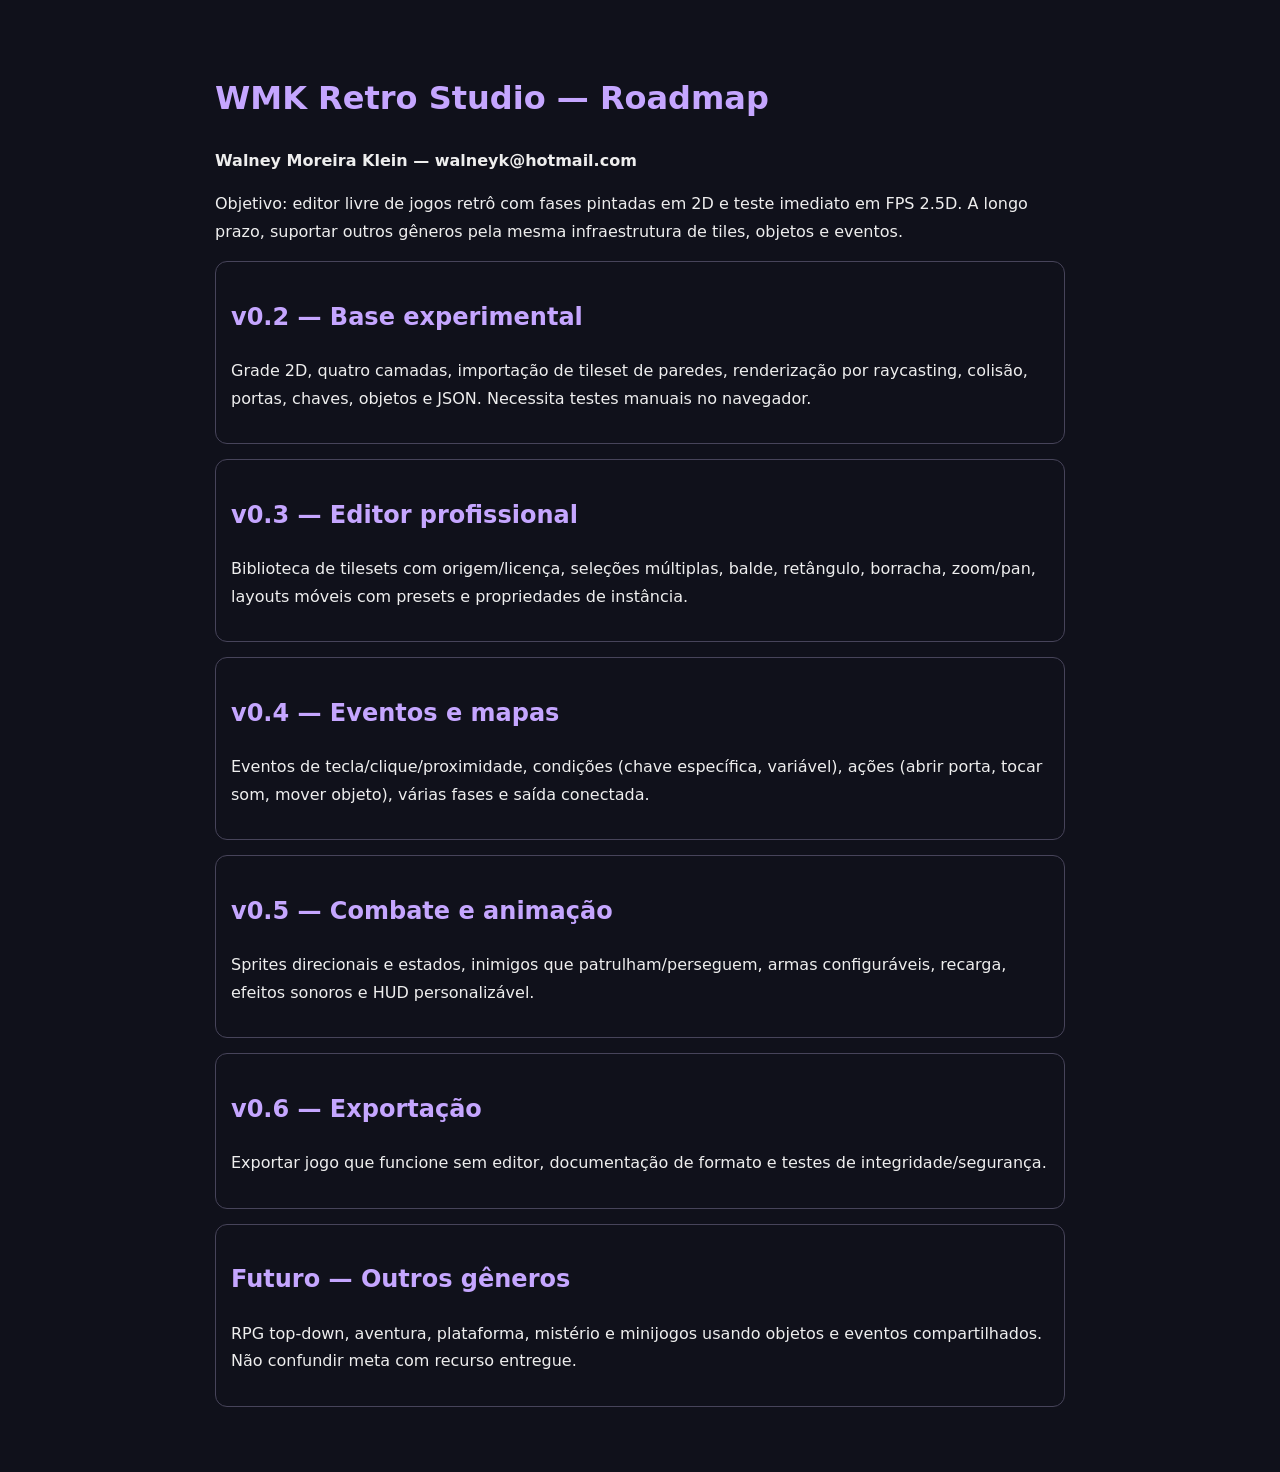
==== manuais/ROADMAP.html @ 6bf85d5b "versao 0.2" ====
<!doctype html><html lang="pt-BR"><head><meta charset="utf-8"><meta name="viewport" content="width=device-width,initial-scale=1"><title>WMK Retro Studio - Roadmap</title><style>body{font:16px system-ui;background:#10111b;color:#eee;max-width:850px;margin:30px auto;padding:20px;line-height:1.7}h1,h2{color:#c5a6ff}section{border:1px solid #47445a;border-radius:12px;padding:15px;margin:15px 0}a{color:#ace2ff}</style></head><body><h1>WMK Retro Studio — Roadmap</h1><p><b>Walney Moreira Klein — walneyk@hotmail.com</b></p><p>Objetivo: editor livre de jogos retrô com fases pintadas em 2D e teste imediato em FPS 2.5D. A longo prazo, suportar outros gêneros pela mesma infraestrutura de tiles, objetos e eventos.</p><section><h2>v0.2 — Base experimental</h2><p>Grade 2D, quatro camadas, importação de tileset de paredes, renderização por raycasting, colisão, portas, chaves, objetos e JSON. Necessita testes manuais no navegador.</p></section><section><h2>v0.3 — Editor profissional</h2><p>Biblioteca de tilesets com origem/licença, seleções múltiplas, balde, retângulo, borracha, zoom/pan, layouts móveis com presets e propriedades de instância.</p></section><section><h2>v0.4 — Eventos e mapas</h2><p>Eventos de tecla/clique/proximidade, condições (chave específica, variável), ações (abrir porta, tocar som, mover objeto), várias fases e saída conectada.</p></section><section><h2>v0.5 — Combate e animação</h2><p>Sprites direcionais e estados, inimigos que patrulham/perseguem, armas configuráveis, recarga, efeitos sonoros e HUD personalizável.</p></section><section><h2>v0.6 — Exportação</h2><p>Exportar jogo que funcione sem editor, documentação de formato e testes de integridade/segurança.</p></section><section><h2>Futuro — Outros gêneros</h2><p>RPG top-down, aventura, plataforma, mistério e minijogos usando objetos e eventos compartilhados. Não confundir meta com recurso entregue.</p></section></body></html>
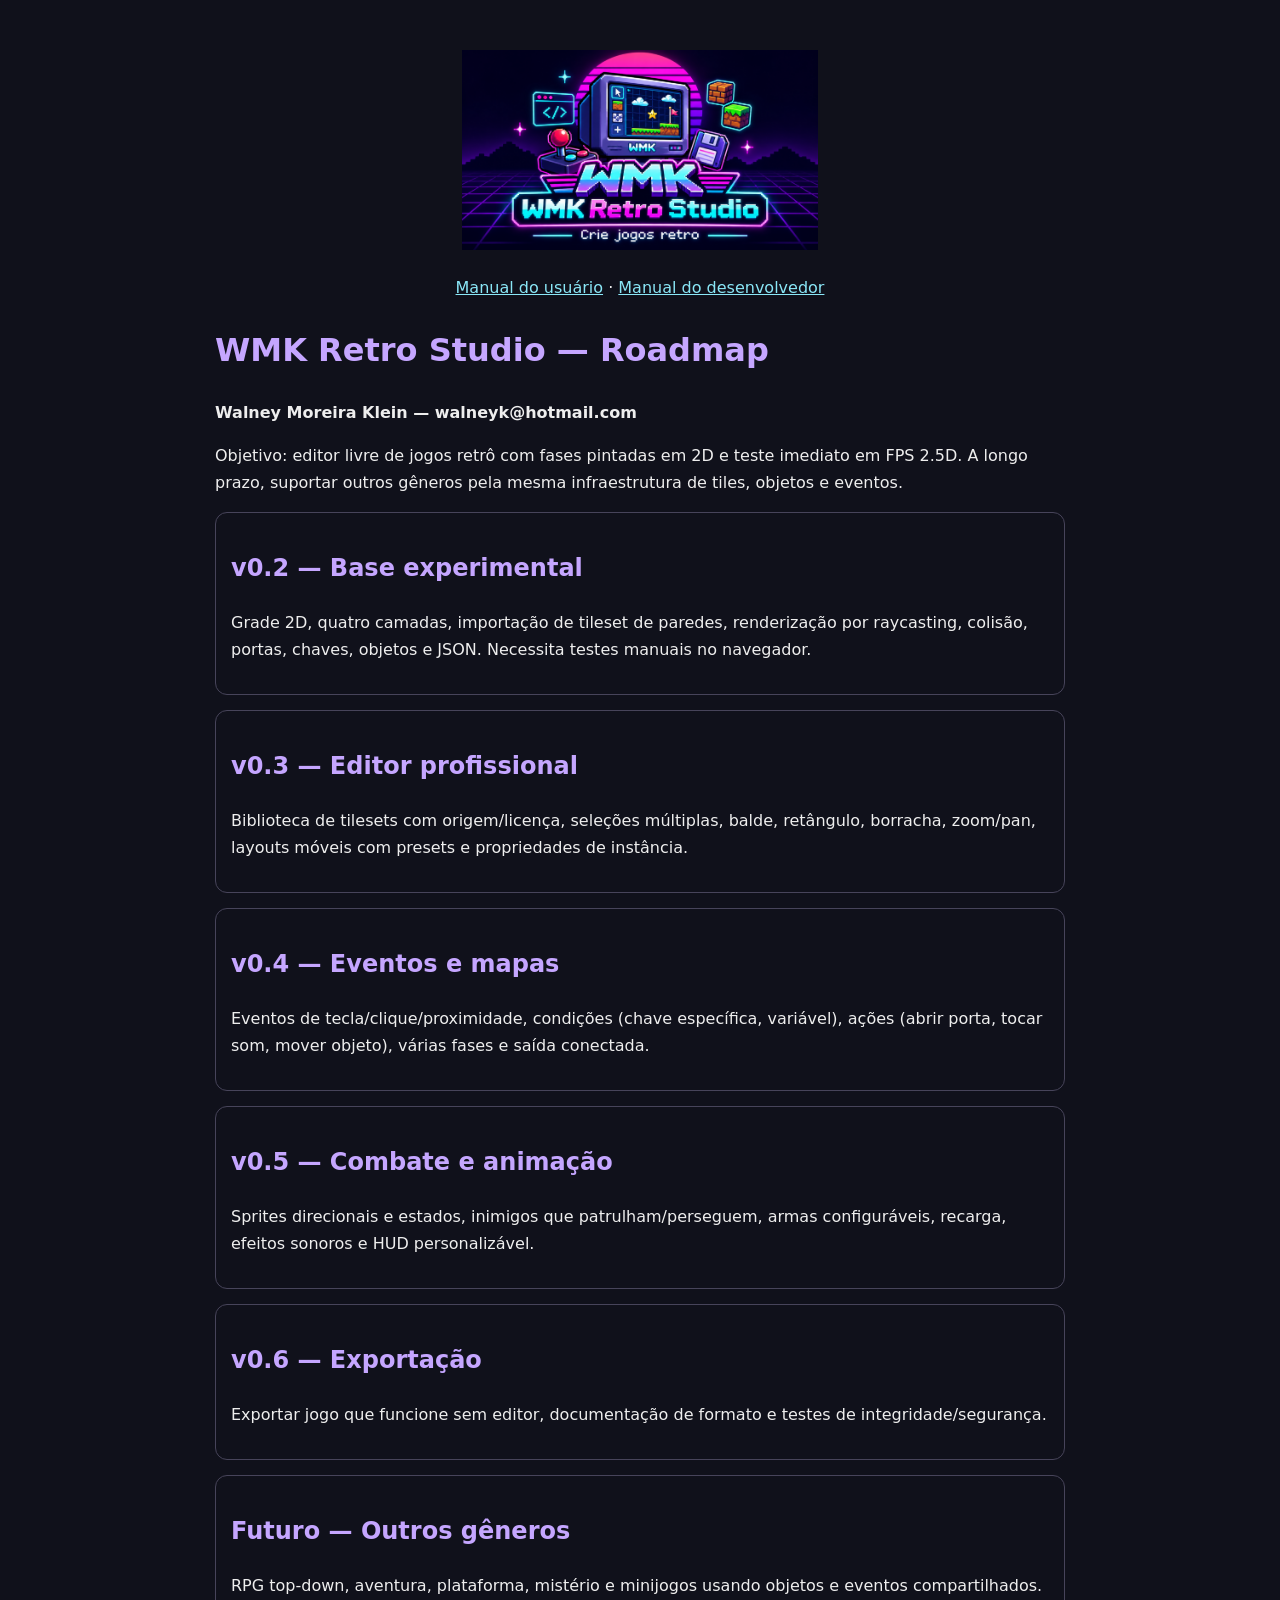
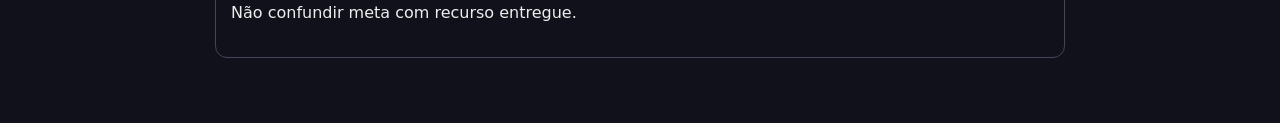
==== commit 36b00467: "versao 0.3" ====
--- a/manuais/ROADMAP.html
+++ b/manuais/ROADMAP.html
@@ -1 +1 @@
-<!doctype html><html lang="pt-BR"><head><meta charset="utf-8"><meta name="viewport" content="width=device-width,initial-scale=1"><title>WMK Retro Studio - Roadmap</title><style>body{font:16px system-ui;background:#10111b;color:#eee;max-width:850px;margin:30px auto;padding:20px;line-height:1.7}h1,h2{color:#c5a6ff}section{border:1px solid #47445a;border-radius:12px;padding:15px;margin:15px 0}a{color:#ace2ff}</style></head><body><h1>WMK Retro Studio — Roadmap</h1><p><b>Walney Moreira Klein — walneyk@hotmail.com</b></p><p>Objetivo: editor livre de jogos retrô com fases pintadas em 2D e teste imediato em FPS 2.5D. A longo prazo, suportar outros gêneros pela mesma infraestrutura de tiles, objetos e eventos.</p><section><h2>v0.2 — Base experimental</h2><p>Grade 2D, quatro camadas, importação de tileset de paredes, renderização por raycasting, colisão, portas, chaves, objetos e JSON. Necessita testes manuais no navegador.</p></section><section><h2>v0.3 — Editor profissional</h2><p>Biblioteca de tilesets com origem/licença, seleções múltiplas, balde, retângulo, borracha, zoom/pan, layouts móveis com presets e propriedades de instância.</p></section><section><h2>v0.4 — Eventos e mapas</h2><p>Eventos de tecla/clique/proximidade, condições (chave específica, variável), ações (abrir porta, tocar som, mover objeto), várias fases e saída conectada.</p></section><section><h2>v0.5 — Combate e animação</h2><p>Sprites direcionais e estados, inimigos que patrulham/perseguem, armas configuráveis, recarga, efeitos sonoros e HUD personalizável.</p></section><section><h2>v0.6 — Exportação</h2><p>Exportar jogo que funcione sem editor, documentação de formato e testes de integridade/segurança.</p></section><section><h2>Futuro — Outros gêneros</h2><p>RPG top-down, aventura, plataforma, mistério e minijogos usando objetos e eventos compartilhados. Não confundir meta com recurso entregue.</p></section></body></html>+<!doctype html><html lang="pt-BR"><head><meta charset="utf-8"><meta name="viewport" content="width=device-width,initial-scale=1"><title>WMK Retro Studio - Roadmap</title><style>body{font:16px system-ui;background:#10111b;color:#eee;max-width:850px;margin:30px auto;padding:20px;line-height:1.7}h1,h2{color:#c5a6ff}section{border:1px solid #47445a;border-radius:12px;padding:15px;margin:15px 0}a{color:#ace2ff}</style></head><body><div style="text-align:center"><img src="../assets/logo-wmk-retro-studio.png" alt="WMK Retro Studio" style="width:min(680px,100%);max-height:200px;object-fit:contain"><p><a href="MANUAL-USUARIO.html" style="color:#8ae7f7">Manual do usuário</a> · <a href="MANUAL-DESENVOLVEDOR.html" style="color:#8ae7f7">Manual do desenvolvedor</a></p></div><h1>WMK Retro Studio — Roadmap</h1><p><b>Walney Moreira Klein — walneyk@hotmail.com</b></p><p>Objetivo: editor livre de jogos retrô com fases pintadas em 2D e teste imediato em FPS 2.5D. A longo prazo, suportar outros gêneros pela mesma infraestrutura de tiles, objetos e eventos.</p><section><h2>v0.2 — Base experimental</h2><p>Grade 2D, quatro camadas, importação de tileset de paredes, renderização por raycasting, colisão, portas, chaves, objetos e JSON. Necessita testes manuais no navegador.</p></section><section><h2>v0.3 — Editor profissional</h2><p>Biblioteca de tilesets com origem/licença, seleções múltiplas, balde, retângulo, borracha, zoom/pan, layouts móveis com presets e propriedades de instância.</p></section><section><h2>v0.4 — Eventos e mapas</h2><p>Eventos de tecla/clique/proximidade, condições (chave específica, variável), ações (abrir porta, tocar som, mover objeto), várias fases e saída conectada.</p></section><section><h2>v0.5 — Combate e animação</h2><p>Sprites direcionais e estados, inimigos que patrulham/perseguem, armas configuráveis, recarga, efeitos sonoros e HUD personalizável.</p></section><section><h2>v0.6 — Exportação</h2><p>Exportar jogo que funcione sem editor, documentação de formato e testes de integridade/segurança.</p></section><section><h2>Futuro — Outros gêneros</h2><p>RPG top-down, aventura, plataforma, mistério e minijogos usando objetos e eventos compartilhados. Não confundir meta com recurso entregue.</p></section></body></html>
